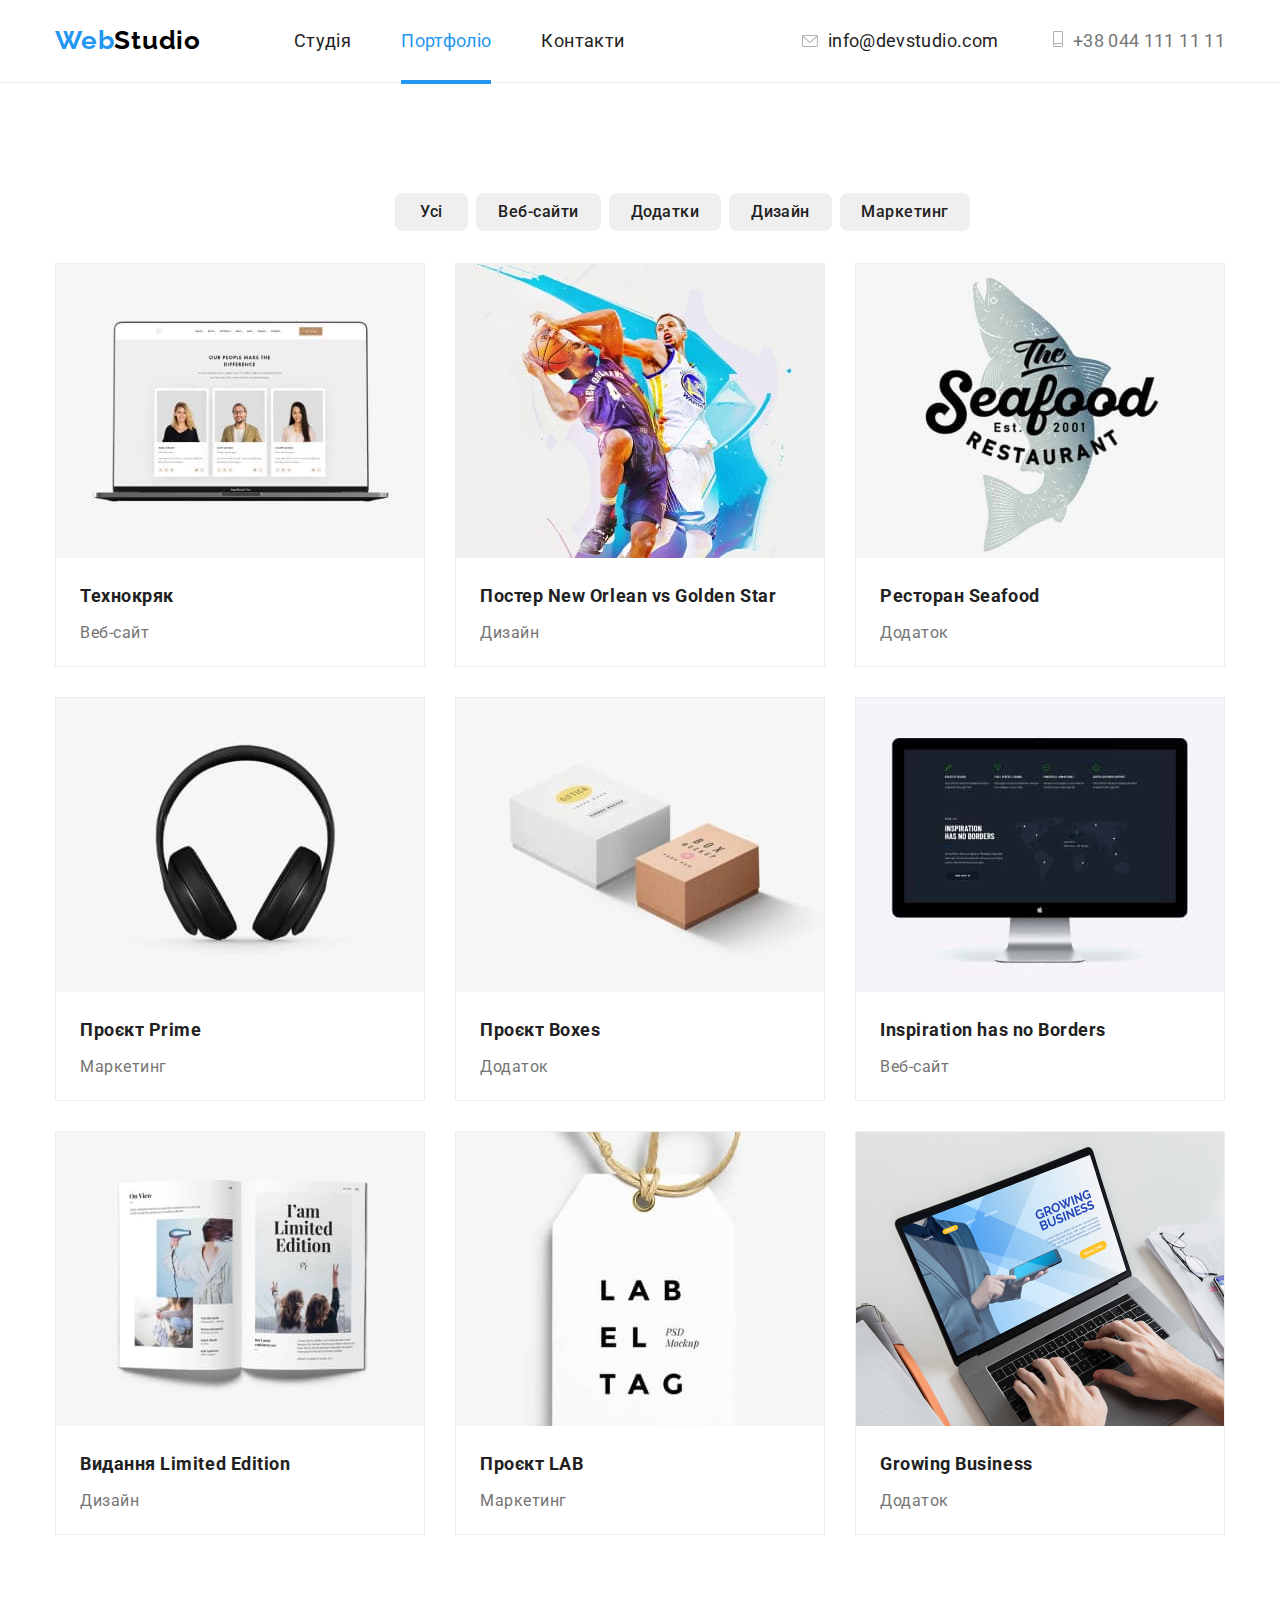
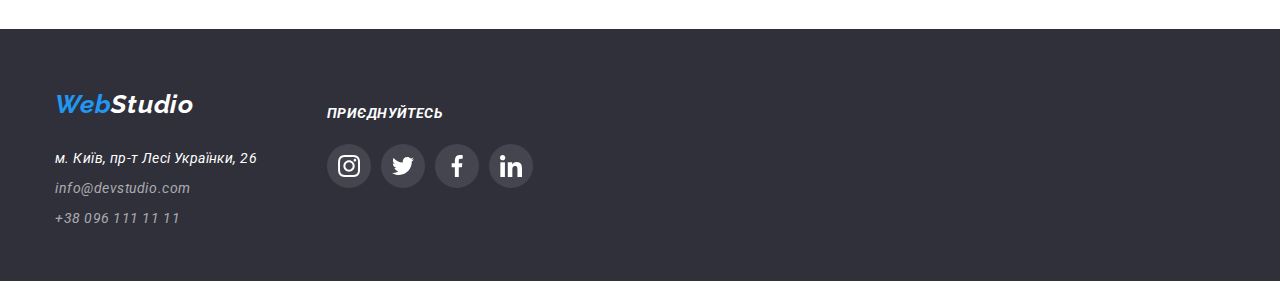
==== portfolio.html @ 06e0d856 "hw5" ====
<!DOCTYPE html>

<html lang="uk">
  <head>
    <meta charset="UTF-8" />
    <meta http-equiv="X-UA-Compatible" content="IE=edge" />
    <meta name="viewport" content="width=device-width, initial-scale=1.0" />
    <link rel="preconnect" href="https://fonts.googleapis.com" />
    <link rel="preconnect" href="https://fonts.gstatic.com" crossorigin />
    <title>Портфоліо</title>
    <link
      href="https://fonts.googleapis.com/css2?family=Raleway:wght@700&family=Roboto:wght@400;500;700;900&display=swap"
      rel="stylesheet"
    />
    <link
      rel="stylesheet"
      href="https://cdnjs.cloudflare.com/ajax/libs/modern-normalize/1.1.0/modern-normalize.css"
    />
    <link rel="stylesheet" href="./css/styles.css" />
  </head>

  <body class="page-body">
    <!--HEDER-->
    <header class="page-header">
      <div class="container">
        <a href="/" class="logotip">
          <span class="logo-web">Web</span
          ><span class="logo-studio">Studio</span>
        </a>
        <nav>
          <ul class="header-list list">
            <li class="item">
              <a href="./index.html" class="header-link link emphasis"
                >Студія</a
              >
            </li>

            <li class="item">
              <a href="./portfolio.html" class="header-link link mail head"
                >Портфоліо</a
              >
            </li>

            <li class="item">
              <a href="#" class="header-link link emphasis">Контакти</a>
            </li>
          </ul>
        </nav>
        <div class="header-contacts header-icon">
          <a href="mailto:info@devstudio.com" class="header-link link emphasis">
            <svg class="enveloper">
              <use
                class="emphasis"
                href="./images/icons.svg#icon-envelope"
              ></use></svg
            >info@devstudio.com</a
          >

          <a href="tel:+380441111111" class="tel header-link link emphasis"
            ><svg class="smartphone">
              <use href="./images/icons.svg#icon-smartphone"></use></svg
            >+38 044 111 11 11</a
          >
        </div>
      </div>
    </header>

    <!--вміст сторінки-->

    <main>
      <!--кнопки-->
      <section class="btn">
        <div class="container">
          <ul class="button-portfolio">
            <li>
              <button class="button-oll" type="button emphasis">Усі</button>
            </li>

            <li>
              <button class="button-web" type="button emphasis">
                Веб-сайти
              </button>
            </li>

            <li>
              <button class="button-addition" type="button emphasis">
                Додатки
              </button>
            </li>

            <li>
              <button class="button-design" type="button emphasis">
                Дизайн
              </button>
            </li>

            <li>
              <button class="button-marceting" type="button emphasis">
                Маркетинг
              </button>
            </li>
          </ul>

          <!--опис робіт портфоліо-->

          <section class="pro">
            <ul class="projekt-cards">
              <li class="projekt-page frame">
                <div class="img-wrapper">
                  <img
                    class="picture frame"
                    src="./images/project1.jpg"
                    alt="picture website"
                    width="370"
                  />
                  <div class="pro-description emphasis">
                    Ресурс пропонує комплексні пропозиції з різним рівнем
                    функціоналу та сервісів. Все це дозволить відвідувачу
                    отримати вичерпні відомості про компанію чи приватну особу.
                  </div>
                </div>
                <h3 class="projekt emphasis">Технокряк</h3>

                <p class="project-description emphasis">Веб-сайт</p>
              </li>

              <li class="projekt-page frame">
                <div class="img-wrapper">
                  <img
                    class="picture frame"
                    src="./images/project2.jpg"
                    alt="picture design"
                    width="370"
                  />
                  <div class="pro-description emphasis">
                    Ресурс пропонує комплексні пропозиції з різним рівнем
                    функціоналу та сервісів. Все це дозволить відвідувачу
                    отримати вичерпні відомості про компанію чи приватну особу.
                  </div>
                </div>
                <h3 class="projekt emphasis">
                  Постер New Orlean vs Golden Star
                </h3>

                <p class="project-description emphasis">Дизайн</p>
              </li>

              <li class="projekt-page frame">
                <div class="img-wrapper">
                  <img
                    class="picture frame"
                    src="./images/project3.jpg"
                    alt="picture restorant Seafood"
                    width="370"
                  />
                  <div class="pro-description emphasis">
                    Ресурс пропонує комплексні пропозиції з різним рівнем
                    функціоналу та сервісів. Все це дозволить відвідувачу
                    отримати вичерпні відомості про компанію чи приватну особу.
                  </div>
                </div>
                <h3 class="projekt emphasis">Ресторан Seafood</h3>

                <p class="project-description emphasis">Додаток</p>
              </li>

              <li class="projekt-page frame">
                <div class="img-wrapper">
                  <img
                    class="picture frame"
                    src="./images/project4.jpg"
                    alt="picture project Prime"
                    width="370"
                  />
                  <div class="pro-description emphasis">
                    Ресурс пропонує комплексні пропозиції з різним рівнем
                    функціоналу та сервісів. Все це дозволить відвідувачу
                    отримати вичерпні відомості про компанію чи приватну особу.
                  </div>
                </div>
                <h3 class="projekt emphasis">Проєкт Prime</h3>

                <p class="project-description emphasis">Маркетинг</p>
              </li>

              <li class="projekt-page frame">
                <div class="img-wrapper">
                  <img
                    class="picture frame"
                    src="./images/project5.jpg"
                    alt="picture project Boxes"
                    width="370"
                  />
                  <div class="pro-description emphasis">
                    Ресурс пропонує комплексні пропозиції з різним рівнем
                    функціоналу та сервісів. Все це дозволить відвідувачу
                    отримати вичерпні відомості про компанію чи приватну особу.
                  </div>
                </div>
                <h3 class="projekt emphasis">Проєкт Boxes</h3>

                <p class="project-description emphasis">Додаток</p>
              </li>

              <li class="projekt-page frame">
                <div class="img-wrapper">
                  <img
                    class="picture frame"
                    src="./images/project6.jpg"
                    alt="picture website"
                    width="370"
                  />
                  <div class="pro-description emphasis">
                    Ресурс пропонує комплексні пропозиції з різним рівнем
                    функціоналу та сервісів. Все це дозволить відвідувачу
                    отримати вичерпні відомості про компанію чи приватну особу.
                  </div>
                </div>
                <h3 class="projekt emphasis">Inspiration has no Borders</h3>

                <p class="project-description emphasis">Веб-сайт</p>
              </li>

              <li class="projekt-page frame">
                <div class="img-wrapper">
                  <img
                    class="picture frame"
                    src="./images/project7.jpg"
                    alt="picture edition design"
                    width="370"
                  />
                  <div class="pro-description emphasis">
                    Ресурс пропонує комплексні пропозиції з різним рівнем
                    функціоналу та сервісів. Все це дозволить відвідувачу
                    отримати вичерпні відомості про компанію чи приватну особу.
                  </div>
                </div>
                <h3 class="projekt emphasis">Видання Limited Edition</h3>

                <p class="project-description emphasis">Дизайн</p>
              </li>

              <li class="projekt-page frame">
                <div class="img-wrapper">
                  <img
                    class="picture frame"
                    src="./images/project8.jpg"
                    alt="picture project LAB"
                    width="370"
                  />
                  <div class="pro-description emphasis">
                    Ресурс пропонує комплексні пропозиції з різним рівнем
                    функціоналу та сервісів. Все це дозволить відвідувачу
                    отримати вичерпні відомості про компанію чи приватну особу.
                  </div>
                </div>
                <h3 class="projekt emphasis">Проєкт LAB</h3>

                <p class="project-description emphasis">Маркетинг</p>
              </li>

              <li class="projekt-page frame">
                <div class="img-wrapper">
                  <img
                    class="picture frame"
                    src="./images/project9.jpg"
                    alt="picture Growing Business"
                    width="370"
                  />
                  <div class="pro-description emphasis">
                    Ресурс пропонує комплексні пропозиції з різним рівнем
                    функціоналу та сервісів. Все це дозволить відвідувачу
                    отримати вичерпні відомості про компанію чи приватну особу.
                  </div>
                </div>
                <h3 class="projekt emphasis">Growing Business</h3>

                <p class="project-description emphasis">Додаток</p>
              </li>
            </ul>
          </section>
        </div>
      </section>
    </main>

    <!--Footer----->
    <footer class="footer">
      <div class="container cont">
        <address>
          <div class="footer-block">
            <div class="block">
              <ul class="list box">
                <li class="logotip-second">
                  <span class="logo-web-second">Web</span
                  ><span class="logo-studio-second">Studio</span>
                </li>

                <li>
                  <a
                    class="maps"
                    href="https://goo.gl/maps/9NoriihRHonXsbu39"
                    target="_blank"
                    rel="noopener noreferrer nofolow"
                    >м. Київ, пр-т Лесі Українки, 26</a
                  >
                </li>

                <li>
                  <a href="mailto:info@devstudio.com" class="contact-link"
                    >info@devstudio.com</a
                  >
                </li>

                <li>
                  <a href="tel:+380961111111" class="contact-link"
                    >+38 096 111 11 11</a
                  >
                </li>
              </ul>
            </div>
            <div class="block-one">
              <p class="add emphasis">ПРИЄДНУЙТЕСЬ</p>
              <ul class="footer-social-icons list">
                <li class="footer-icons">
                  <a href="" class="footer-link">
                    <svg class="foot-icon">
                      <use href="./images/icons.svg#icon-instagram"></use>
                    </svg>
                  </a>
                </li>
                <li class="footer-icons">
                  <a href="" class="footer-link">
                    <svg class="foot-icon">
                      <use href="./images/icons.svg#icon-twitter"></use>
                    </svg>
                  </a>
                </li>

                <li class="footer-icons">
                  <span>
                    <a href="" class="footer-link">
                      <svg class="foot-icon">
                        <use href="./images/icons.svg#icon-facebook"></use>
                      </svg>
                    </a>
                  </span>
                </li>

                <li class="footer-icons">
                  <a href="" class="footer-link">
                    <svg class="foot-icon">
                      <use href="./images/icons.svg#icon-linkedin"></use>
                    </svg>
                  </a>
                </li>
              </ul>
            </div>
          </div>
        </address>
      </div>
    </footer>
  </body>
</html>
---- css/styles.css ----
:root {
  --primary-text-color: rgba(0, 0, 0, 0.8); /* вторинний колір тексту;*/
  --title-text-color: #212121; /* колір основного тексту #212121 */
  --accent-color: #2196f3; /* акцент #18A0FB */
  --pimary-white-color: #ffffff;
}

body {
  background-color: var(--primary-white-color);
  color: var(--primary-text-color);
  font-family: Roboto, sans-serif;
  letter-spacing: 0.03em;
  font-size: 18px;
  line-height: 1.67;
}

h1,
h2,
h3,
p {
  margin: 0;
}

.container {
  width: 1200px;
  margin-left: auto;
  margin-right: auto;
  padding: 0 15px;
  /*outline: 1px solid red;*/
}

.header-list {
  display: flex; /***ставить елемент ul в один рядок***/
}

/* знімає крапки */
.list {
  list-style: none;
  padding-left: 0;
  margin: 0;
}
/* робить усім li в класі лівий відступ крім першого */
.header-list .item:not(:first-child) {
  margin-left: 50px;
}
/* розтягує текст рядком */
.page-header {
  background: #ffffff;
  border-bottom: 1px solid #ececec;
}

.page-header .container {
  display: flex; /* розтягує ,блоковий елемент рядком */
  align-items: center; /*вирівнює по центру*/
}

/***задає стиль логотипу***/
.logo {
  position: absolute;
}
.logotip {
  margin-bottom: 24px;
  margin-top: 25px;
  margin-right: 93px;
  text-decoration: none;
  cursor: pointer;
}

.logotip:hover {
  text-decoration: underline #2196f3;
}
.logotip:focus {
  outline: 2px solid #2196f3;
}

.logo-web {
  font-family: "Raleway";
  font-weight: 700;
  font-size: 26px;
  line-height: 1.2;
  letter-spacing: 0.03em;
  color: #2196f3;
}

.logo-studio {
  font-family: "Raleway";
  font-weight: 700;
  font-size: 26px;
  line-height: 1.2;
  letter-spacing: 0.03em;
  color: #000000;
}

/***задає стилі студія,портфоліо,контакти***/
.header-link {
  height: 16px;
  line-height: 1.1;
  letter-spacing: 0.02em;
  color: #212121;
  margin-right: 30;
  margin-top: 32;
}

.header-link:hover,
.header-link:focus {
  color: var(--accent-color);
}

.header-list .head {
  position: relative;
}
.header-list .head::after {
  content: "";
  display: block;
  background: #2196f3;
  height: 4px;
  bottom: 0;
  left: 0;
  width: 100%;
  position: absolute;
  top: 50px;
}

.link {
  text-decoration: none;
}

/***задає стилі номеру телефону***/
.header-contacts {
  margin-left: auto;
}
.tel {
  color: #757575;
  margin-left: 50px;
}
.mail {
  color: #2196f3;
}

.enveloper {
  width: 16px;
  height: 12px;
  fill: #afb1b8;
  margin-right: 10px;
}

.smartphone {
  width: 10px;
  height: 16px;
  fill: #afb1b8;
  margin-right: 10px;
}

.smartphone:hover {
  fill: #2196f3;
}

.enveloper:hover {
  fill: #2196f3;
}

/********************** задає фон під заголовок і кнопку *************************/
.order {
  max-width: 1600px;
  height: 600px;
  padding-top: 200px;
  padding-bottom: 200px;
  margin-left: auto;
  margin-right: auto;
  background-color: #c4c4c4;

  background-image: linear-gradient(
      rgba(47, 48, 58, 0.4),
      /* задає лінійний градієнт*/ rgba(47, 48, 58, 0.4)
    ),
    url(../images/heroimg.jpg); /*вставляє картинку*/
  background-size: 1600px;
  background-repeat: no-repeat;
  background-position: center;
}

/* Ефективні рішення для вашого бізнесу */
.tittle {
  width: 696px;
  height: 120px;
  margin: 0 auto;
  justify-content: center;
  align-items: center;
  text-align: center;
  font-weight: 900;
  font-size: 44px;
  line-height: 1.4;
  letter-spacing: 0.06em;
  color: #ffffff;
  margin-bottom: 30px;
}

/* Замовити послугу*****кнопка******* */
.buton {
  width: 216px;
  height: 50px;
  left: 692px;
  top: 430px;
  display: flex;

  font-weight: 700;
  font-size: 16px;
  list-style-type: none;
  line-height: 1.9;
  text-align: center;
  color: #ffffff;

  display: flex;
  cursor: pointer;
  background: #2196f3;
  box-shadow: 0px 4px 4px rgba(0, 0, 0, 0.15);
  margin: 0 auto;
  padding: 10px 32px;
}

/*особливості команди*/
.descriptions {
  padding: 94px 0px 118px 0px;
}

.description-list {
  display: flex; /***ставить елемент ul в один рядок***/
  width: 1170px;
  height: 248px;
}

.description {
  font-weight: 700;
  font-size: 14px;
  line-height: 1.1;
  letter-spacing: 0.03em;
  text-transform: uppercase;
  color: #212121;
  margin: 0px 30px 10px 0px;
  padding-top: 0px;
}
.description:nth-child(n4) {
  margin-right: 0px;
}

.description-text {
  font-weight: 400;
  font-size: 14px;
  line-height: 1.7;
  color: #757575;
}

.descrip {
  display: flex;
  width: 270px;
  height: 120px;
  background: #f5f4fa;
  border-radius: 4px;
  margin-bottom: 30px;
  margin-right: 30px;
  align-items: center;
  justify-content: center;
}
.descrip-icon {
  width: 70px;
  height: 70px;
  fill: #212121;
}

.descrip-icon:focus,
.descrip-icon:hover {
  fill: #2196f3;
}

.emphasis:focus,
.emphasis:hover {
  text-decoration: underline 3px solid #2196f3;
}

.frame:hover {
  outline: 3px solid #2196f3;
}

/****************ABOUT**************/
.about {
  width: 1170px 0px;
}

.work {
  font-weight: 700;
  font-size: 36px;
  line-height: 1.2;
  letter-spacing: 0.03em;
  color: #212121;
  text-align: center;
  margin: 0px;
  margin-bottom: 50px;
}

.gallery-images {
  width: 1170px;
  display: flex;
  padding-bottom: 94px;
  padding-left: 0px;
  margin: 0;
  list-style: none;
}

.work-img {
  width: 370px;
  height: 294px;
  flex-basis: calc((100% - 370px) / 3);
  text-transform: uppercase;
  margin-right: 30px;
  text-align: center;
}

.work-img:nth-child(1) {
  margin-left: 0px; /*першому елементу 215рх зліва */
}

.work-img:nth-child(3) {
  margin-right: -30px; /* 3 елементу -30рх зправа */
}

.images-about {
  display: block;
}

.about-work {
  position: relative;
  overflow: hidden;
}
.work-title {
  background-color: rgba(47, 48, 58, 0.8);
  position: absolute;
  bottom: 0;
  right: 0;
  left: 0;
  align-items: center;
  color: #ffffff;
  font-size: 14px;
  width: 370px;
  height: 70px;
  padding-top: 27px;
}

/******team********/

.team {
  background: #f5f4fa;
}

.our-team {
  font-weight: 700;
  font-size: 36px;
  line-height: 1.2;
  letter-spacing: 0.03em;
  text-align: center;
  color: #212121;
  margin-top: 0px;
  margin-bottom: 50px;
  padding-top: 94px;
}

.gallery-team {
  display: flex;
  list-style: none;
  padding-bottom: 94px;
  padding-left: 0px;
  margin-top: 0px;
  margin-bottom: 0px;
}
.team-cards {
  flex-basis: calc((100% - 270px) / 4);
  margin-right: 30px;
}

.team-people {
  font-weight: 500;
  font-size: 16px;
  line-height: 1.2;
  text-align: center;
  letter-spacing: 0.03em;
  color: #212121;
  margin-top: 30px;
  margin-bottom: 10px;
}
.team-career {
  font-weight: 400;
  font-size: 16px;
  line-height: 1.2;
  text-align: center;
  letter-spacing: 0.03em;
  color: #757575;
}

.team-cards {
  width: 270px;
  height: 428px;
  background: #ffffff;
  box-shadow: 0px 1px 3px rgba(0, 0, 0, 0.12), 0px 1px 1px rgba(0, 0, 0, 0.14),
    0px 2px 1px rgba(0, 0, 0, 0.2);
  border-radius: 0px 0px 4px 4px;
  padding-bottom: 94px;
}

.team-cards:nth-child(4n) {
  margin-right: -30px; /*4 елементу -30рх зправа */
}

.gallery-team .social-icons {
  display: flex;
  margin-top: 16px;
  justify-content: center;
}

.gallery-team .social-item {
  width: 44px;
  height: 44px;
  margin-right: 10px;
  cursor: pointer;
}
.gallery-team .social-item:last-child {
  margin-right: 0px;
}

.gallery-team .social-link {
  width: 100%; /*задає розміри і властивості <a>*/
  height: 100%;
  background: #ffffff;
  border-radius: 50%;
  display: flex;
  align-items: center;
  justify-content: center;
}
.social-link:hover {
  background-color: #2196f3;
}

.social-link:hover .social-icon {
  fill: #ffffff;
}

.social-icon {
  width: 22px;
  height: 22px;
  fill: #afb1b8;
}

/***********regular clients****************/

.regular-clients {
  display: flex; /***ставить елемент ul в один рядок***/
  width: 1170px;
  height: 184px;
  list-style: none;
  cursor: pointer;
  margin: 0px;
  padding-left: 0px;
}

.clients-title {
  font-weight: 700;
  font-size: 36px;
  line-height: 1.2;
  text-align: center;
  letter-spacing: 0.03em;
  color: #212121;
  padding-bottom: 50px;
  padding-top: 94px;
}

.client {
  width: 170px;
  height: 92px;
  border: 1px solid #afb1b8;
  border-radius: 4px;
  margin-right: 30px;
  padding-bottom: 94px;
}
.client:last-child {
  margin-right: 0px;
}

.client-logo {
  fill: #afb1b8;
  width: 106px;
  height: 60px;
  margin: 16px 32px;
}
.client:hover {
  border: 1px solid #2196f3;
}

.client-logo:hover {
  fill: #2196f3;
}

/***********footer****************/
.footer {
  height: 252px;
  padding: 0;
  background: #2f303a;
}
.cont {
  display: flex;
  align-items: baseline;
}
.block {
  margin-right: 70px;
}
.footer-social-icons {
  display: flex;
}

.add {
  font-weight: 700;
  font-size: 14px;
  line-height: 1.4;
  letter-spacing: 0.03em;
  text-transform: uppercase;
  color: #ffffff;
  margin-top: 75px;
  margin-bottom: 20px;
}

.footer-block {
  display: flex;
}

.footer-icons {
  width: 44px;
  height: 44px;
  margin-right: 10px;
  cursor: pointer;
}
.footer-icons:last-child {
  margin-right: 0px;
}

.footer-link {
  width: 100%; /*задає розміри і властивості <a>*/
  height: 100%;
  background: rgba(255, 255, 255, 0.1);
  border-radius: 50%;
  display: flex;
  align-items: center;
  justify-content: center;
}
.footer-link:hover {
  background-color: #2196f3;
}
.footer-link:hover .foot-icon {
  fill: #ffffff;
}

.foot-icon {
  width: 22px;
  height: 22px;
  fill: #ffffff;
}

.maps {
  font-weight: 400;
  font-size: 14px;
  line-height: 1.7;
  letter-spacing: 0.03em;
  color: #ffffff;
  margin-bottom: 8px;

  text-decoration: none;
}
.contact-link {
  font-weight: 400;
  font-size: 14px;
  line-height: 1.7;
  color: rgba(255, 255, 255, 0.6);
  text-decoration: none;
}
.maps:hover {
  color: #2196f3;
  text-decoration: underline;
}
.contact-link:hover {
  color: #2196f3;
  text-decoration: underline;
}
.maps:focus {
  outline: 2px solid #2196f3;
}
.contact-link:focus {
  outline: 2px solid #2196f3;
}

.logotip-second {
  text-decoration: none;
  cursor: pointer;
  margin-top: 60px;
  margin-bottom: 20px;
}
.logotip-second:hover {
  text-decoration: underline #2196f3;
}
.logotip-second:focus {
  outline: 2px solid #2196f3;
}
.logo-web-second {
  font-family: "Raleway";
  font-weight: 700;
  font-size: 26px;
  line-height: 1.2;
  letter-spacing: 0.03em;
  color: #2196f3;
}
.logo-studio-second {
  font-family: "Raleway";
  font-weight: 700;
  font-size: 26px;
  line-height: 1.2;
  letter-spacing: 0.03em;
  color: #ffffff;
}

/*******************************porfolio************************************/
.btn {
  padding-top: 94px;
  padding-bottom: 94px;
}

.button-portfolio {
  height: 54px;
  top: 174px;
  display: flex;
  font-weight: 500;
  list-style-type: none;
  font-size: 16px;
  line-height: 1.6;
  text-align: center;
  color: #212121;
}

.buton,
.button-oll,
.button-web,
.button-addition,
.button-design,
.button-marceting {
  border-radius: 8px;
}

.button-oll {
  width: 73px;
  height: 38px;
  left: 515px;
  top: 208px;
  outline: none;
  border: none;
  cursor: pointer;
  font-weight: 500;
  font-size: 16px;
  line-height: 1.6;
  text-align: center;
  letter-spacing: 0.03em;
  color: #212121;
  padding: 6px 25px;
  margin: 0px 8px 0px 300px;
}

.button-oll:hover {
  outline: none;
  border: none;
  background: #2196f3;
  text-align: center;
  letter-spacing: 0.03em;
  color: #ffffff;
}
.button-oll:focus {
  outline: none;
  border: none;
  filter: drop-shadow(0px 4px 4px rgba(0, 0, 0, 0.25));
}

.button-web {
  width: 125px;
  height: 38px;
  left: 596px;
  top: 208px;
  outline: none;
  border: none;
  cursor: pointer;
  font-weight: 500;
  font-size: 16px;
  line-height: 1.6;
  text-align: center;
  letter-spacing: 0.03em;
  color: #212121;
  margin: 0px 8px 0px 0px;
}
.button-web:hover {
  outline: none;
  border: none;
  background: #2196f3;
  text-align: center;
  letter-spacing: 0.03em;
  color: #ffffff;
}
.button-web:focus {
  outline: none;
  border: none;
  filter: drop-shadow(0px 4px 4px rgba(0, 0, 0, 0.25));
}

.button-addition {
  width: 112px;
  height: 38px;
  left: 729px;
  top: 208px;
  outline: none;
  border: none;
  cursor: pointer;
  font-weight: 500;
  font-size: 16px;
  line-height: 1.6;
  text-align: center;
  letter-spacing: 0.03em;
  color: #212121;
  margin: 0px 8px 0px 0px;
}
.button-addition:hover {
  outline: none;
  border: none;
  background: #2196f3;
  text-align: center;
  letter-spacing: 0.03em;
  color: #ffffff;
}
.button-addition:focus {
  outline: none;
  border: none;
  filter: drop-shadow(0px 4px 4px rgba(0, 0, 0, 0.25));
}

.button-design {
  width: 103px;
  height: 38px;
  left: 849px;
  top: 208px;
  outline: none;
  border: none;
  cursor: pointer;
  font-weight: 500;
  font-size: 16px;
  line-height: 1.6;
  text-align: center;
  letter-spacing: 0.03em;
  color: #212121;
  margin: 0px 8px 0px 0px;
}
.button-design:hover {
  outline: none;
  border: none;
  background: #2196f3;
  text-align: center;
  letter-spacing: 0.03em;
  color: #ffffff;
}
.button-design:focus {
  outline: none;
  border: none;
  filter: drop-shadow(0px 4px 4px rgba(0, 0, 0, 0.25));
}

.button-marceting {
  width: 130px;
  height: 38px;
  left: 960px;
  top: 208px;
  outline: none;
  border: none;
  cursor: pointer;
  font-weight: 500;
  font-size: 16px;
  line-height: 1.6;
  text-align: center;
  letter-spacing: 0.03em;
  color: #212121;
  margin: 0px 8px 0px 0px;
}

.button-marceting:hover {
  outline: none;
  border: none;
  background: #2196f3;
  text-align: center;
  letter-spacing: 0.03em;
  color: #ffffff;
}
.button-marceting:focus {
  outline: none;
  border: none;
  filter: drop-shadow(0px 4px 4px rgba(0, 0, 0, 0.25));
}

.projekt-page {
  position: relative;
  cursor: pointer;
}

.img-wrapper {
  position: relative;
  overflow: hidden;
}

.pro-description {
  background: rgba(33, 150, 243, 0.9);
  position: absolute;
  width: 370px;
  height: 294px;
  top: 0;
  left: 0;
  right: 0;
  bottom: 0;
  padding: 63px 24px;
  cursor: pointer;
  display: flex;
  justify-content: center;
  align-items: center;
  color: #ffffff;
  font-size: 18px;
  line-height: 1.56;
  transform: translateY(100%);
  transition: transform 250ms cubic-bezier(0.4, 0, 0.2, 1);
}

.projekt-cards .projekt-page:hover .pro-description {
  transform: translateY(0);
}

/***************************cards********************************/
.pro {
  width: 1170px;
  display: flex;
  padding: 0px;
}

.projekt-cards {
  list-style: none; /* знімає крапки */
  display: flex; /***ставить елемент ul в один рядок***/
  flex-wrap: wrap; /*розбиває елементи по рядках*/
  margin: 0px;
  padding: 0px;
}

.projekt-cards img {
  display: block;
}

.projekt-page {
  height: 404px;
  width: 370px;
  background: #ffffff;
  border: 1px solid #eeeeee;
  margin-right: 30px;
  margin-bottom: 30px;
}
.projekt-page:nth-child(3n + 3) {
  margin-right: -15px; /*кожному третьому елементу -15рх зправа* */
}
.projekt-page:nth-child(n + 7) {
  margin-bottom: 0px; /*кожному елементу починаючи з сьомого 0рх знизу */
}

.projekt-page:hover,
.projekt-page:focus {
  border: 1px solid #eeeeee;
  box-shadow: 0px 1px 1px rgba(0, 0, 0, 0.12), 0px 4px 4px rgba(0, 0, 0, 0.06),
    1px 4px 6px rgba(0, 0, 0, 0.16);
}

.projekt {
  font-weight: 700;
  font-size: 18px;
  line-height: 2;
  color: #212121;
  margin: 20px 24px 4px;
}

.project-description {
  font-weight: 400;
  font-size: 16px;
  line-height: 1.9;
  color: #757575;
  margin: 0px 24px;
}
.picture {
  width: 370px;
  height: 294px;
  left: 1015px;
  top: 1130px;
  display: block;
}

/***************************modal********************************/
.modal-backdrop {
  position: fixed; /*задає фон під модальне вікно*/
  top: 0;
  bottom: 0;
  left: 0;
  right: 0;
  background: rgba(0, 0, 0, 0.2);
  transition: opacity 250ms, visibility 250ms;
}

.modal-backdrop.is-hidden .modal {
  opacity: 1;
  pointer-events: none;
}

.modal {
  position: absolute;
  top: 50%;
  left: 50%;
  transform: translate(-50%, -50%);
  width: 528px;
  height: 581px;
  transition: transform 250ms linear;
  background: #ffffff;
  box-shadow: 0px 1px 3px rgba(0, 0, 0, 0.12), 0px 1px 1px rgba(0, 0, 0, 0.14),
    0px 2px 1px rgba(0, 0, 0, 0.2);
  border-radius: 4px;
}

.modal .close-sign {
  position: absolute;
  display: flex;
  justify-content: center;
  cursor: pointer;
  align-items: center;
  top: 10px;
  right: 10px;
  width: 30px;
  height: 30px;
  border: 1px solid #000000;
  border-radius: 50%;
}

.is-hidden {
  visibility: hidden;
  opacity: 0;
  pointer-events: none;
}
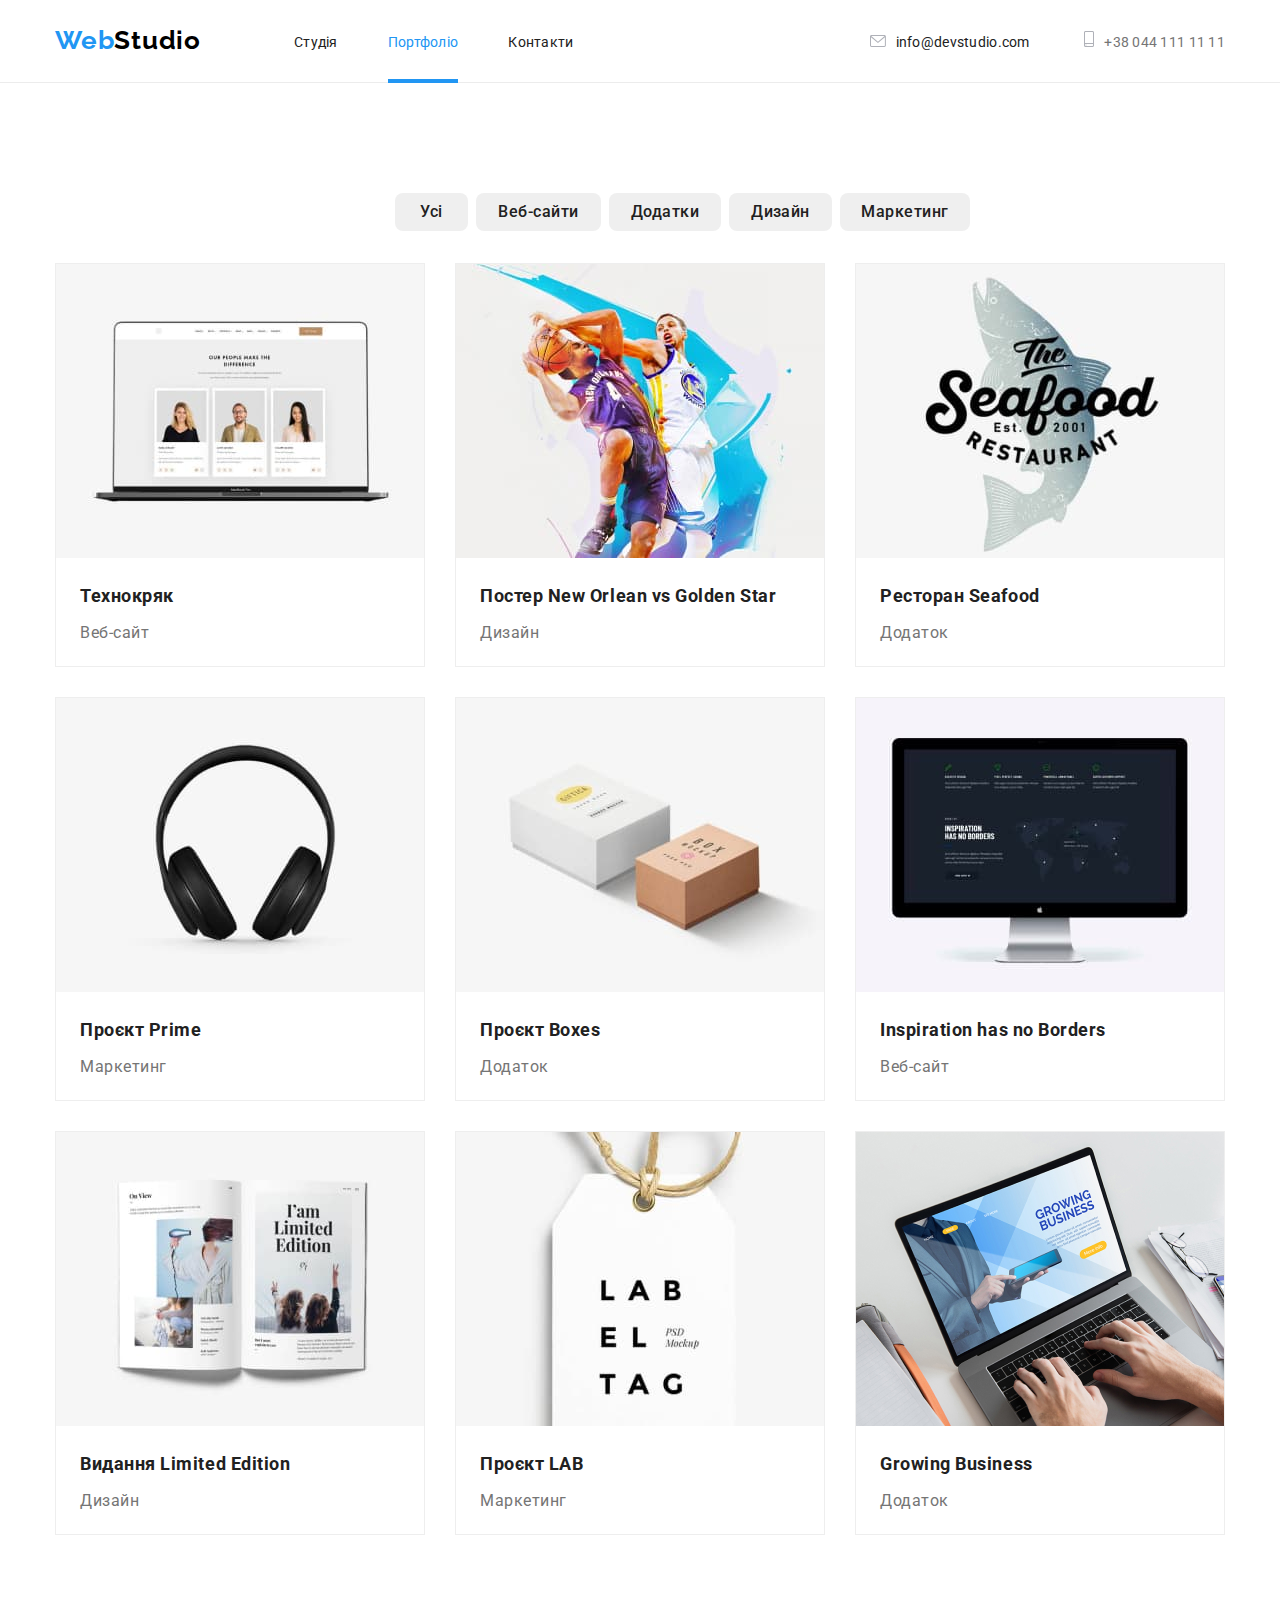
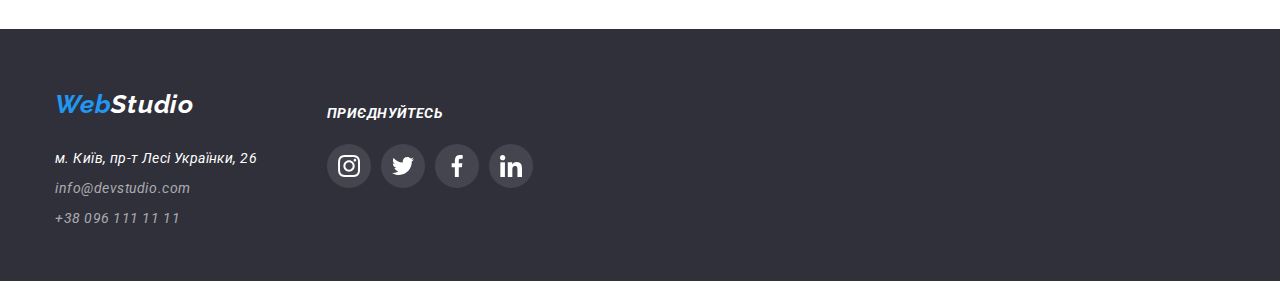
==== commit d5ee3ab3: "home work  5" ====
--- a/portfolio.html
+++ b/portfolio.html
@@ -30,9 +30,7 @@
         <nav>
           <ul class="header-list list">
             <li class="item">
-              <a href="./index.html" class="header-link link emphasis"
-                >Студія</a
-              >
+              <a href="./index.html" class="header-link link">Студія</a>
             </li>
 
             <li class="item">
@@ -42,21 +40,18 @@
             </li>
 
             <li class="item">
-              <a href="#" class="header-link link emphasis">Контакти</a>
+              <a href="#" class="header-link link">Контакти</a>
             </li>
           </ul>
         </nav>
         <div class="header-contacts header-icon">
-          <a href="mailto:info@devstudio.com" class="header-link link emphasis">
+          <a href="mailto:info@devstudio.com" class="header-link link">
             <svg class="enveloper">
-              <use
-                class="emphasis"
-                href="./images/icons.svg#icon-envelope"
-              ></use></svg
+              <use href="./images/icons.svg#icon-envelope"></use></svg
             >info@devstudio.com</a
           >
 
-          <a href="tel:+380441111111" class="tel header-link link emphasis"
+          <a href="tel:+380441111111" class="tel header-link link"
             ><svg class="smartphone">
               <use href="./images/icons.svg#icon-smartphone"></use></svg
             >+38 044 111 11 11</a
@@ -73,31 +68,23 @@
         <div class="container">
           <ul class="button-portfolio">
             <li>
-              <button class="button-oll" type="button emphasis">Усі</button>
-            </li>
-
-            <li>
-              <button class="button-web" type="button emphasis">
-                Веб-сайти
-              </button>
-            </li>
-
-            <li>
-              <button class="button-addition" type="button emphasis">
-                Додатки
-              </button>
-            </li>
-
-            <li>
-              <button class="button-design" type="button emphasis">
-                Дизайн
-              </button>
-            </li>
-
-            <li>
-              <button class="button-marceting" type="button emphasis">
-                Маркетинг
-              </button>
+              <button class="button-oll" type="button">Усі</button>
+            </li>
+
+            <li>
+              <button class="button-web" type="button">Веб-сайти</button>
+            </li>
+
+            <li>
+              <button class="button-addition" type="button">Додатки</button>
+            </li>
+
+            <li>
+              <button class="button-design" type="button">Дизайн</button>
+            </li>
+
+            <li>
+              <button class="button-marceting" type="button">Маркетинг</button>
             </li>
           </ul>
 
@@ -105,177 +92,175 @@
 
           <section class="pro">
             <ul class="projekt-cards">
-              <li class="projekt-page frame">
-                <div class="img-wrapper">
-                  <img
-                    class="picture frame"
+              <li class="projekt-page">
+                <div class="img-wrapper">
+                  <img
+                    class="picture"
                     src="./images/project1.jpg"
                     alt="picture website"
                     width="370"
                   />
-                  <div class="pro-description emphasis">
-                    Ресурс пропонує комплексні пропозиції з різним рівнем
-                    функціоналу та сервісів. Все це дозволить відвідувачу
-                    отримати вичерпні відомості про компанію чи приватну особу.
-                  </div>
-                </div>
-                <h3 class="projekt emphasis">Технокряк</h3>
-
-                <p class="project-description emphasis">Веб-сайт</p>
-              </li>
-
-              <li class="projekt-page frame">
-                <div class="img-wrapper">
-                  <img
-                    class="picture frame"
+                  <div class="pro-description">
+                    Ресурс пропонує комплексні пропозиції з різним рівнем
+                    функціоналу та сервісів. Все це дозволить відвідувачу
+                    отримати вичерпні відомості про компанію чи приватну особу.
+                  </div>
+                </div>
+                <h3 class="projekt">Технокряк</h3>
+
+                <p class="project-description">Веб-сайт</p>
+              </li>
+
+              <li class="projekt-page">
+                <div class="img-wrapper">
+                  <img
+                    class="picture"
                     src="./images/project2.jpg"
                     alt="picture design"
                     width="370"
                   />
-                  <div class="pro-description emphasis">
-                    Ресурс пропонує комплексні пропозиції з різним рівнем
-                    функціоналу та сервісів. Все це дозволить відвідувачу
-                    отримати вичерпні відомості про компанію чи приватну особу.
-                  </div>
-                </div>
-                <h3 class="projekt emphasis">
-                  Постер New Orlean vs Golden Star
-                </h3>
-
-                <p class="project-description emphasis">Дизайн</p>
-              </li>
-
-              <li class="projekt-page frame">
-                <div class="img-wrapper">
-                  <img
-                    class="picture frame"
+                  <div class="pro-description">
+                    Ресурс пропонує комплексні пропозиції з різним рівнем
+                    функціоналу та сервісів. Все це дозволить відвідувачу
+                    отримати вичерпні відомості про компанію чи приватну особу.
+                  </div>
+                </div>
+                <h3 class="projekt">Постер New Orlean vs Golden Star</h3>
+
+                <p class="project-description">Дизайн</p>
+              </li>
+
+              <li class="projekt-page">
+                <div class="img-wrapper">
+                  <img
+                    class="picture"
                     src="./images/project3.jpg"
                     alt="picture restorant Seafood"
                     width="370"
                   />
-                  <div class="pro-description emphasis">
-                    Ресурс пропонує комплексні пропозиції з різним рівнем
-                    функціоналу та сервісів. Все це дозволить відвідувачу
-                    отримати вичерпні відомості про компанію чи приватну особу.
-                  </div>
-                </div>
-                <h3 class="projekt emphasis">Ресторан Seafood</h3>
-
-                <p class="project-description emphasis">Додаток</p>
-              </li>
-
-              <li class="projekt-page frame">
-                <div class="img-wrapper">
-                  <img
-                    class="picture frame"
+                  <div class="pro-description">
+                    Ресурс пропонує комплексні пропозиції з різним рівнем
+                    функціоналу та сервісів. Все це дозволить відвідувачу
+                    отримати вичерпні відомості про компанію чи приватну особу.
+                  </div>
+                </div>
+                <h3 class="projekt">Ресторан Seafood</h3>
+
+                <p class="project-description">Додаток</p>
+              </li>
+
+              <li class="projekt-page">
+                <div class="img-wrapper">
+                  <img
+                    class="picture"
                     src="./images/project4.jpg"
                     alt="picture project Prime"
                     width="370"
                   />
-                  <div class="pro-description emphasis">
-                    Ресурс пропонує комплексні пропозиції з різним рівнем
-                    функціоналу та сервісів. Все це дозволить відвідувачу
-                    отримати вичерпні відомості про компанію чи приватну особу.
-                  </div>
-                </div>
-                <h3 class="projekt emphasis">Проєкт Prime</h3>
-
-                <p class="project-description emphasis">Маркетинг</p>
-              </li>
-
-              <li class="projekt-page frame">
-                <div class="img-wrapper">
-                  <img
-                    class="picture frame"
+                  <div class="pro-description">
+                    Ресурс пропонує комплексні пропозиції з різним рівнем
+                    функціоналу та сервісів. Все це дозволить відвідувачу
+                    отримати вичерпні відомості про компанію чи приватну особу.
+                  </div>
+                </div>
+                <h3 class="projekt">Проєкт Prime</h3>
+
+                <p class="project-description">Маркетинг</p>
+              </li>
+
+              <li class="projekt-page">
+                <div class="img-wrapper">
+                  <img
+                    class="picture"
                     src="./images/project5.jpg"
                     alt="picture project Boxes"
                     width="370"
                   />
-                  <div class="pro-description emphasis">
-                    Ресурс пропонує комплексні пропозиції з різним рівнем
-                    функціоналу та сервісів. Все це дозволить відвідувачу
-                    отримати вичерпні відомості про компанію чи приватну особу.
-                  </div>
-                </div>
-                <h3 class="projekt emphasis">Проєкт Boxes</h3>
-
-                <p class="project-description emphasis">Додаток</p>
-              </li>
-
-              <li class="projekt-page frame">
-                <div class="img-wrapper">
-                  <img
-                    class="picture frame"
+                  <div class="pro-description">
+                    Ресурс пропонує комплексні пропозиції з різним рівнем
+                    функціоналу та сервісів. Все це дозволить відвідувачу
+                    отримати вичерпні відомості про компанію чи приватну особу.
+                  </div>
+                </div>
+                <h3 class="projekt">Проєкт Boxes</h3>
+
+                <p class="project-description">Додаток</p>
+              </li>
+
+              <li class="projekt-page">
+                <div class="img-wrapper">
+                  <img
+                    class="picture"
                     src="./images/project6.jpg"
                     alt="picture website"
                     width="370"
                   />
-                  <div class="pro-description emphasis">
-                    Ресурс пропонує комплексні пропозиції з різним рівнем
-                    функціоналу та сервісів. Все це дозволить відвідувачу
-                    отримати вичерпні відомості про компанію чи приватну особу.
-                  </div>
-                </div>
-                <h3 class="projekt emphasis">Inspiration has no Borders</h3>
-
-                <p class="project-description emphasis">Веб-сайт</p>
-              </li>
-
-              <li class="projekt-page frame">
-                <div class="img-wrapper">
-                  <img
-                    class="picture frame"
+                  <div class="pro-description">
+                    Ресурс пропонує комплексні пропозиції з різним рівнем
+                    функціоналу та сервісів. Все це дозволить відвідувачу
+                    отримати вичерпні відомості про компанію чи приватну особу.
+                  </div>
+                </div>
+                <h3 class="projekt">Inspiration has no Borders</h3>
+
+                <p class="project-description">Веб-сайт</p>
+              </li>
+
+              <li class="projekt-page">
+                <div class="img-wrapper">
+                  <img
+                    class="picture"
                     src="./images/project7.jpg"
                     alt="picture edition design"
                     width="370"
                   />
-                  <div class="pro-description emphasis">
-                    Ресурс пропонує комплексні пропозиції з різним рівнем
-                    функціоналу та сервісів. Все це дозволить відвідувачу
-                    отримати вичерпні відомості про компанію чи приватну особу.
-                  </div>
-                </div>
-                <h3 class="projekt emphasis">Видання Limited Edition</h3>
-
-                <p class="project-description emphasis">Дизайн</p>
-              </li>
-
-              <li class="projekt-page frame">
-                <div class="img-wrapper">
-                  <img
-                    class="picture frame"
+                  <div class="pro-description">
+                    Ресурс пропонує комплексні пропозиції з різним рівнем
+                    функціоналу та сервісів. Все це дозволить відвідувачу
+                    отримати вичерпні відомості про компанію чи приватну особу.
+                  </div>
+                </div>
+                <h3 class="projekt">Видання Limited Edition</h3>
+
+                <p class="project-description">Дизайн</p>
+              </li>
+
+              <li class="projekt-page">
+                <div class="img-wrapper">
+                  <img
+                    class="picture"
                     src="./images/project8.jpg"
                     alt="picture project LAB"
                     width="370"
                   />
-                  <div class="pro-description emphasis">
-                    Ресурс пропонує комплексні пропозиції з різним рівнем
-                    функціоналу та сервісів. Все це дозволить відвідувачу
-                    отримати вичерпні відомості про компанію чи приватну особу.
-                  </div>
-                </div>
-                <h3 class="projekt emphasis">Проєкт LAB</h3>
-
-                <p class="project-description emphasis">Маркетинг</p>
-              </li>
-
-              <li class="projekt-page frame">
-                <div class="img-wrapper">
-                  <img
-                    class="picture frame"
+                  <div class="pro-description">
+                    Ресурс пропонує комплексні пропозиції з різним рівнем
+                    функціоналу та сервісів. Все це дозволить відвідувачу
+                    отримати вичерпні відомості про компанію чи приватну особу.
+                  </div>
+                </div>
+                <h3 class="projekt">Проєкт LAB</h3>
+
+                <p class="project-description">Маркетинг</p>
+              </li>
+
+              <li class="projekt-page">
+                <div class="img-wrapper">
+                  <img
+                    class="picture"
                     src="./images/project9.jpg"
                     alt="picture Growing Business"
                     width="370"
                   />
-                  <div class="pro-description emphasis">
-                    Ресурс пропонує комплексні пропозиції з різним рівнем
-                    функціоналу та сервісів. Все це дозволить відвідувачу
-                    отримати вичерпні відомості про компанію чи приватну особу.
-                  </div>
-                </div>
-                <h3 class="projekt emphasis">Growing Business</h3>
-
-                <p class="project-description emphasis">Додаток</p>
+                  <div class="pro-description">
+                    Ресурс пропонує комплексні пропозиції з різним рівнем
+                    функціоналу та сервісів. Все це дозволить відвідувачу
+                    отримати вичерпні відомості про компанію чи приватну особу.
+                  </div>
+                </div>
+                <h3 class="projekt">Growing Business</h3>
+
+                <p class="project-description">Додаток</p>
               </li>
             </ul>
           </section>
@@ -319,7 +304,7 @@
               </ul>
             </div>
             <div class="block-one">
-              <p class="add emphasis">ПРИЄДНУЙТЕСЬ</p>
+              <p class="add">ПРИЄДНУЙТЕСЬ</p>
               <ul class="footer-social-icons list">
                 <li class="footer-icons">
                   <a href="" class="footer-link">
--- a/css/styles.css
+++ b/css/styles.css
@@ -93,7 +93,7 @@
 
 /***задає стилі студія,портфоліо,контакти***/
 .header-link {
-  height: 16px;
+  font-size: 14px;
   line-height: 1.1;
   letter-spacing: 0.02em;
   color: #212121;
@@ -118,7 +118,7 @@
   left: 0;
   width: 100%;
   position: absolute;
-  top: 50px;
+  top: 45px;
 }
 
 .link {
@@ -201,7 +201,6 @@
   height: 50px;
   left: 692px;
   top: 430px;
-  display: flex;
 
   font-weight: 700;
   font-size: 16px;
@@ -212,6 +211,8 @@
 
   display: flex;
   cursor: pointer;
+  border-color: #2196f3;
+  border-radius: 4px;
   background: #2196f3;
   box-shadow: 0px 4px 4px rgba(0, 0, 0, 0.15);
   margin: 0 auto;
@@ -271,16 +272,6 @@
 .descrip-icon:hover {
   fill: #2196f3;
 }
-
-.emphasis:focus,
-.emphasis:hover {
-  text-decoration: underline 3px solid #2196f3;
-}
-
-.frame:hover {
-  outline: 3px solid #2196f3;
-}
-
 /****************ABOUT**************/
 .about {
   width: 1170px 0px;
